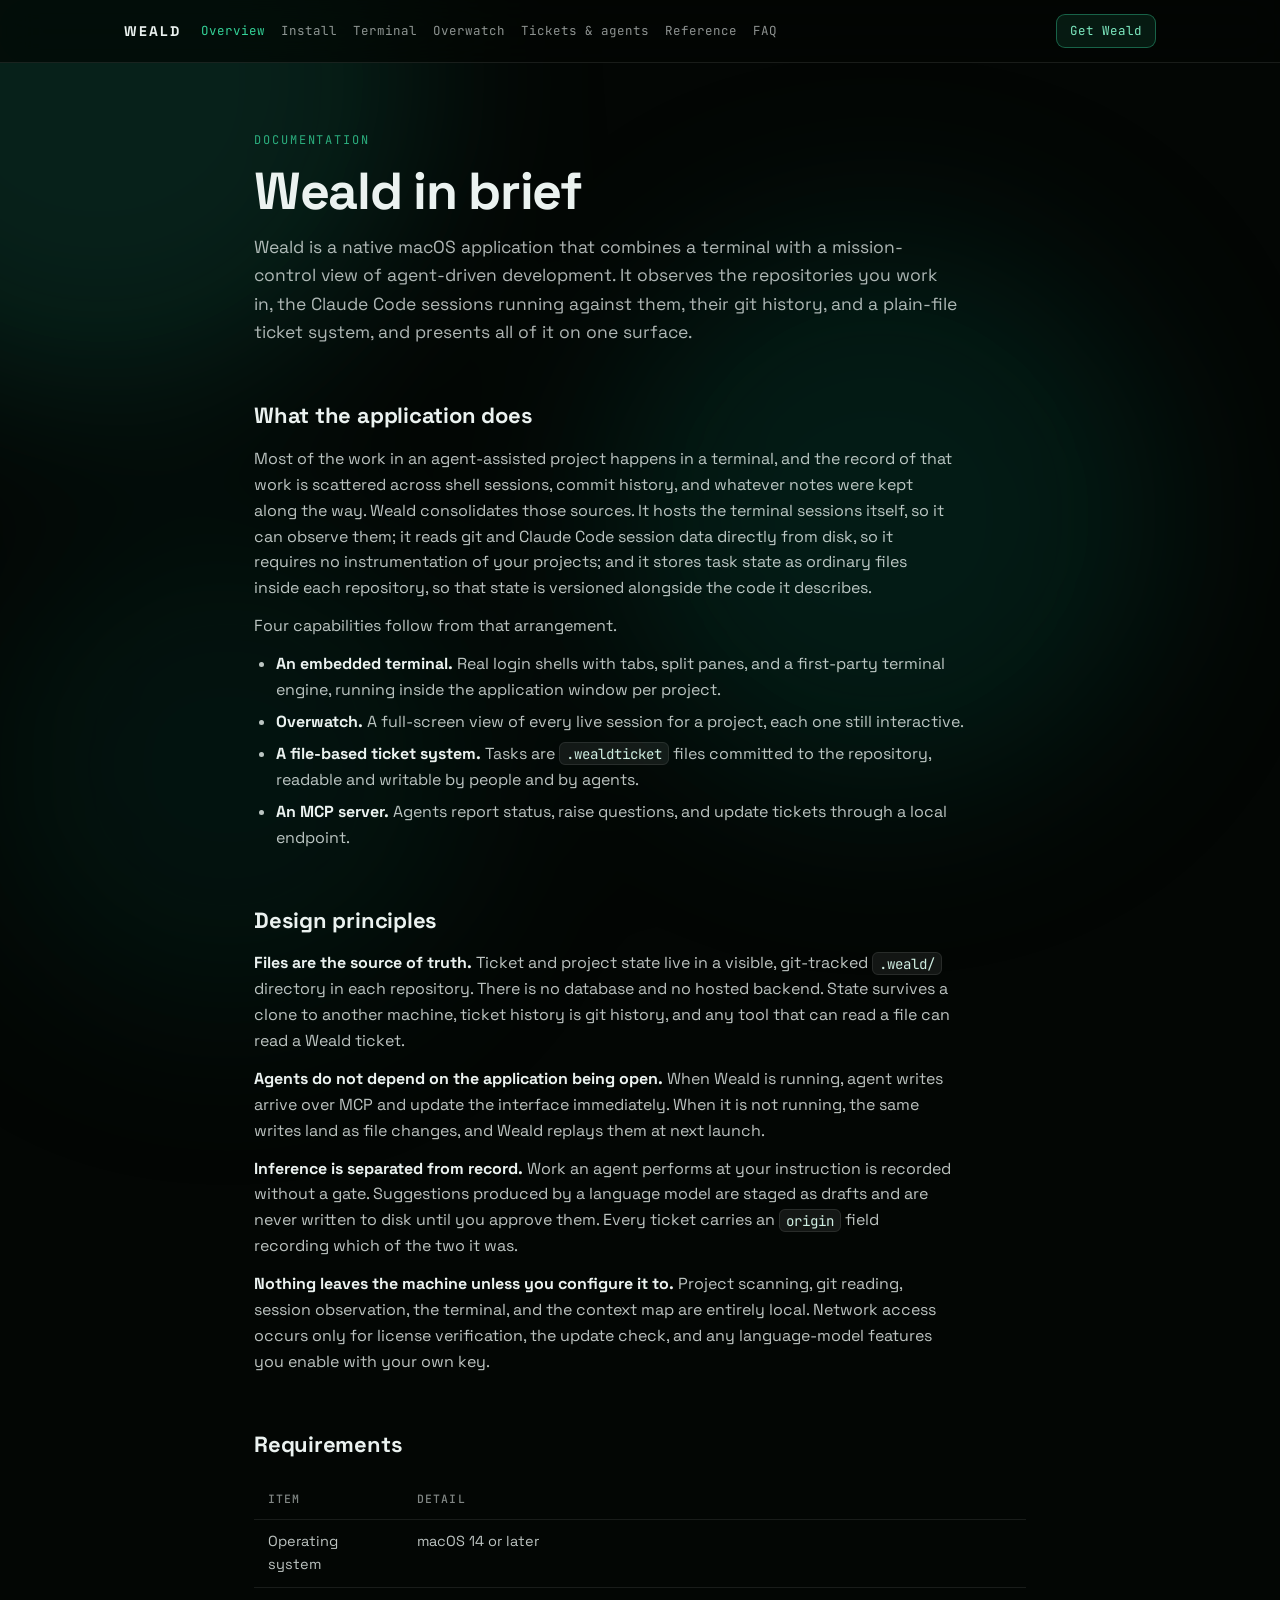
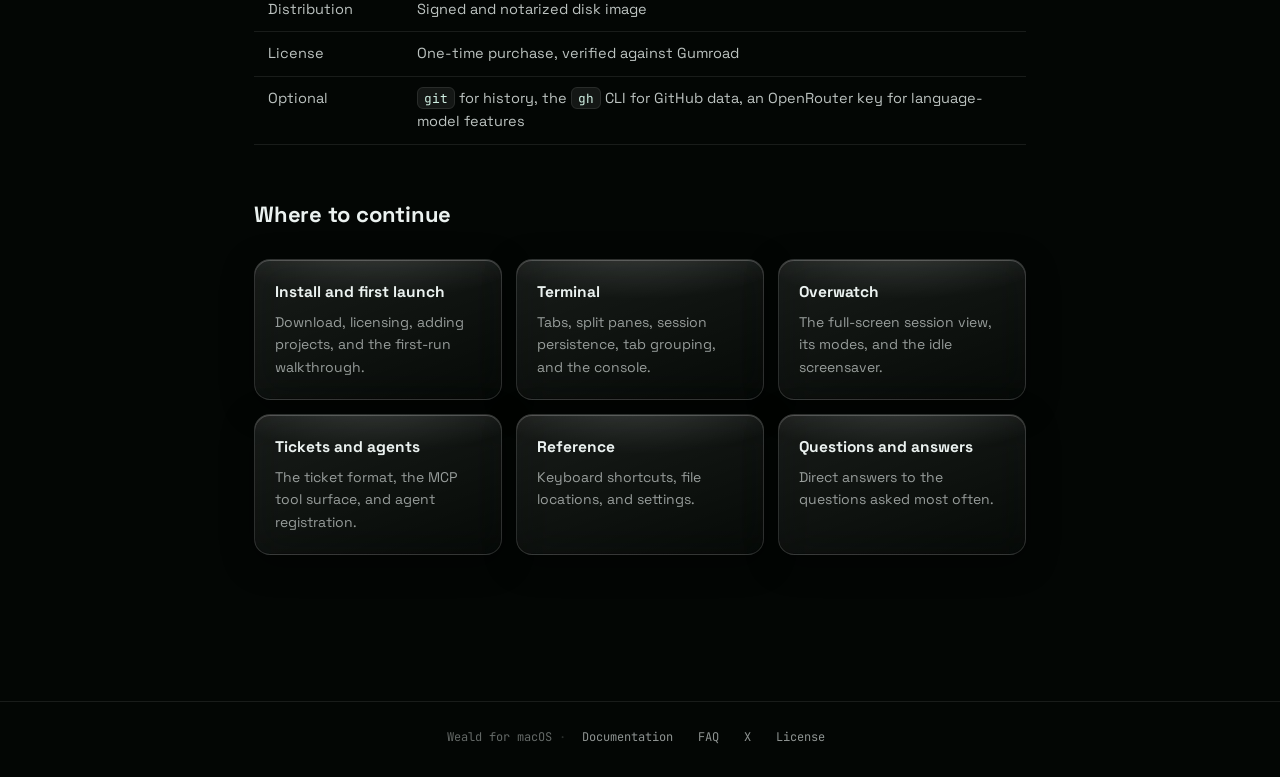
==== docs.html @ 27a4f6f3 "Add knowledge base pages (docs, install, terminal, overwatch, tickets, reference, FAQ) Co-Authored-B" ====
<!DOCTYPE html>
<html lang="en">
<head>
<meta charset="utf-8">
<meta name="viewport" content="width=device-width, initial-scale=1, viewport-fit=cover">
<meta name="theme-color" content="#030604">
<title>Weald Documentation</title>
<meta name="description" content="What Weald is, how it works, and where to begin.">
<link rel="preconnect" href="https://fonts.googleapis.com">
<link rel="preconnect" href="https://fonts.gstatic.com" crossorigin>
<link href="https://fonts.googleapis.com/css2?family=Space+Grotesk:wght@500;700&family=JetBrains+Mono:wght@500&display=swap" rel="stylesheet">
<link rel="stylesheet" href="docs.css">
</head>
<body>
<div class="field"><span class="blob b1"></span><span class="blob b2"></span><span class="blob b3"></span></div>
<header class="bar"><div class="bar-in">
  <a class="brand" href="index.html">WEALD</a>
  <nav>
    <a href="docs.html" class="on">Overview</a>
    <a href="install.html" class="">Install</a>
    <a href="terminal.html" class="">Terminal</a>
    <a href="overwatch.html" class="">Overwatch</a>
    <a href="tickets.html" class="">Tickets &amp; agents</a>
    <a href="reference.html" class="">Reference</a>
    <a href="faq.html" class="">FAQ</a>
  </nav>
  <a class="get" href="https://wealdapp.gumroad.com/l/ftxdxa">Get Weald</a>
</div></header>
<main class="wrap">
<p class="eyebrow">Documentation</p>
<h1 class="page">Weald in brief</h1>
<p class="lede">Weald is a native macOS application that combines a terminal with a mission-control view of agent-driven development. It observes the repositories you work in, the Claude Code sessions running against them, their git history, and a plain-file ticket system, and presents all of it on one surface.</p>

<h2 id="what">What the application does</h2>
<p>Most of the work in an agent-assisted project happens in a terminal, and the record of that work is scattered across shell sessions, commit history, and whatever notes were kept along the way. Weald consolidates those sources. It hosts the terminal sessions itself, so it can observe them; it reads git and Claude Code session data directly from disk, so it requires no instrumentation of your projects; and it stores task state as ordinary files inside each repository, so that state is versioned alongside the code it describes.</p>
<p>Four capabilities follow from that arrangement.</p>
<ul>
  <li><strong>An embedded terminal.</strong> Real login shells with tabs, split panes, and a first-party terminal engine, running inside the application window per project.</li>
  <li><strong>Overwatch.</strong> A full-screen view of every live session for a project, each one still interactive.</li>
  <li><strong>A file-based ticket system.</strong> Tasks are <code>.wealdticket</code> files committed to the repository, readable and writable by people and by agents.</li>
  <li><strong>An MCP server.</strong> Agents report status, raise questions, and update tickets through a local endpoint.</li>
</ul>

<h2 id="principles">Design principles</h2>
<p><strong>Files are the source of truth.</strong> Ticket and project state live in a visible, git-tracked <code>.weald/</code> directory in each repository. There is no database and no hosted backend. State survives a clone to another machine, ticket history is git history, and any tool that can read a file can read a Weald ticket.</p>
<p><strong>Agents do not depend on the application being open.</strong> When Weald is running, agent writes arrive over MCP and update the interface immediately. When it is not running, the same writes land as file changes, and Weald replays them at next launch.</p>
<p><strong>Inference is separated from record.</strong> Work an agent performs at your instruction is recorded without a gate. Suggestions produced by a language model are staged as drafts and are never written to disk until you approve them. Every ticket carries an <code>origin</code> field recording which of the two it was.</p>
<p><strong>Nothing leaves the machine unless you configure it to.</strong> Project scanning, git reading, session observation, the terminal, and the context map are entirely local. Network access occurs only for license verification, the update check, and any language-model features you enable with your own key.</p>

<h2 id="requirements">Requirements</h2>
<table>
  <tr><th>Item</th><th>Detail</th></tr>
  <tr><td>Operating system</td><td>macOS 14 or later</td></tr>
  <tr><td>Distribution</td><td>Signed and notarized disk image</td></tr>
  <tr><td>License</td><td>One-time purchase, verified against Gumroad</td></tr>
  <tr><td>Optional</td><td><code>git</code> for history, the <code>gh</code> CLI for GitHub data, an OpenRouter key for language-model features</td></tr>
</table>

<h2 id="where">Where to continue</h2>
<div class="cards">
  <a class="card glass" href="install.html"><h4>Install and first launch</h4><p>Download, licensing, adding projects, and the first-run walkthrough.</p></a>
  <a class="card glass" href="terminal.html"><h4>Terminal</h4><p>Tabs, split panes, session persistence, tab grouping, and the console.</p></a>
  <a class="card glass" href="overwatch.html"><h4>Overwatch</h4><p>The full-screen session view, its modes, and the idle screensaver.</p></a>
  <a class="card glass" href="tickets.html"><h4>Tickets and agents</h4><p>The ticket format, the MCP tool surface, and agent registration.</p></a>
  <a class="card glass" href="reference.html"><h4>Reference</h4><p>Keyboard shortcuts, file locations, and settings.</p></a>
  <a class="card glass" href="faq.html"><h4>Questions and answers</h4><p>Direct answers to the questions asked most often.</p></a>
</div>
</main>
<footer>
  Weald for macOS
  <span style="opacity:.4">·</span>
  <a href="docs.html">Documentation</a>
  <a href="faq.html">FAQ</a>
  <a href="https://x.com/weald_app" target="_blank" rel="noopener">X</a>
  <a href="https://wealdapp.gumroad.com/l/ftxdxa">License</a>
</footer>
</body>
</html>
---- docs.css ----
*{margin:0;padding:0;box-sizing:border-box}
html{background:#030604;scroll-behavior:smooth}
body{
  color:#EBF2F0;background:#030604;
  font-family:'Space Grotesk',system-ui,sans-serif;
  min-height:100vh;-webkit-font-smoothing:antialiased;
  line-height:1.62;position:relative}

.field{position:fixed;inset:-30%;width:calc(100vw + 60%);height:calc(100dvh + 60%);
  z-index:0;filter:blur(90px) saturate(1.15);pointer-events:none}
.blob{position:absolute;border-radius:50%;opacity:.2;mix-blend-mode:screen}
.b1{width:50vw;height:50vw;background:#1F8A70;top:2%;left:8%;animation:drift1 26s ease-in-out infinite}
.b2{width:44vw;height:44vw;background:#0E6B57;top:35%;left:48%;animation:drift2 32s ease-in-out infinite}
.b3{width:38vw;height:38vw;background:#0A4A3C;top:55%;left:18%;animation:drift3 38s ease-in-out infinite}
@keyframes drift1{50%{transform:translate(14vw,10vh) scale(1.15)}}
@keyframes drift2{50%{transform:translate(-16vw,-8vh) scale(.9)}}
@keyframes drift3{50%{transform:translate(10vw,-12vh) scale(1.1)}}

.glass{position:relative;isolation:isolate;
  background:linear-gradient(160deg,rgba(255,255,255,.09),rgba(255,255,255,.02));
  backdrop-filter:blur(18px) saturate(1.6);-webkit-backdrop-filter:blur(18px) saturate(1.6);
  border:1px solid rgba(255,255,255,.14);border-radius:16px;
  box-shadow:0 8px 32px rgba(0,0,0,.45),inset 0 1px 0 rgba(255,255,255,.22),inset 0 -1px 0 rgba(0,0,0,.25)}
.glass::before{content:"";position:absolute;inset:0;border-radius:inherit;pointer-events:none;z-index:-1;
  background:radial-gradient(120% 80% at 50% -20%,rgba(255,255,255,.18),transparent 60%)}

/* top bar */
.bar{position:sticky;top:0;z-index:5;backdrop-filter:blur(20px) saturate(1.4);
  -webkit-backdrop-filter:blur(20px) saturate(1.4);
  background:rgba(3,6,4,.72);border-bottom:1px solid rgba(255,255,255,.09)}
.bar-in{max-width:1080px;margin:0 auto;padding:14px 24px;display:flex;align-items:center;gap:20px;flex-wrap:wrap}
.brand{font-weight:700;letter-spacing:.14em;font-size:14px;color:#EBF2F0;text-decoration:none}
.bar nav{display:flex;gap:16px;flex-wrap:wrap;font-family:'JetBrains Mono',ui-monospace,monospace;font-size:12.5px}
.bar nav a{color:rgba(235,242,240,.6);text-decoration:none;transition:color .18s}
.bar nav a:hover{color:#EBF2F0}
.bar nav a.on{color:#34D399}
.bar .get{margin-left:auto;font-family:'JetBrains Mono',ui-monospace,monospace;font-size:12.5px;
  color:#7DE9C0;text-decoration:none;border:1px solid rgba(52,211,153,.4);border-radius:9px;padding:6px 13px;
  background:rgba(52,211,153,.1);transition:.18s}
.bar .get:hover{background:rgba(52,211,153,.2);border-color:rgba(52,211,153,.7)}

.wrap{position:relative;z-index:1;max-width:820px;margin:0 auto;padding:56px 24px 120px}
.eyebrow{font-family:'JetBrains Mono',ui-monospace,monospace;font-size:12px;letter-spacing:.16em;
  text-transform:uppercase;color:rgba(52,211,153,.8)}
h1.page{font-size:clamp(34px,6vw,52px);font-weight:700;letter-spacing:-.025em;line-height:1.08;margin:12px 0 14px}
.lede{font-size:17.5px;color:rgba(235,242,240,.74);max-width:64ch}
h2{font-size:22px;font-weight:700;letter-spacing:-.01em;margin:52px 0 12px;scroll-margin-top:80px}
h3{font-size:16px;font-weight:700;margin:28px 0 8px;color:rgba(235,242,240,.94)}
p{margin:12px 0;color:rgba(235,242,240,.8);max-width:70ch}
ul,ol{margin:12px 0 12px 22px;color:rgba(235,242,240,.8);max-width:70ch}
li{margin:6px 0}
a{color:#7DE9C0}
strong{color:#EBF2F0;font-weight:700}
code{font-family:'JetBrains Mono',ui-monospace,monospace;font-size:.88em;
  background:rgba(255,255,255,.07);border:1px solid rgba(255,255,255,.09);
  border-radius:6px;padding:1.5px 6px;color:#CFEFE2}
pre{margin:16px 0;padding:16px 18px;overflow-x:auto;border-radius:14px;
  background:rgba(255,255,255,.045);border:1px solid rgba(255,255,255,.1)}
pre code{background:none;border:0;padding:0;font-size:13px;line-height:1.65;color:#D8EFE6;white-space:pre}

table{width:100%;border-collapse:collapse;margin:18px 0;font-size:14.5px;display:block;overflow-x:auto}
th,td{text-align:left;padding:10px 14px;border-bottom:1px solid rgba(255,255,255,.09);vertical-align:top}
th{font-family:'JetBrains Mono',ui-monospace,monospace;font-size:11.5px;letter-spacing:.09em;
  text-transform:uppercase;color:rgba(235,242,240,.55);font-weight:500}
td{color:rgba(235,242,240,.8)}
td code{white-space:nowrap}

.cards{display:grid;grid-template-columns:repeat(auto-fit,minmax(240px,1fr));gap:14px;margin:26px 0}
.card{display:block;padding:20px;text-decoration:none;color:inherit;
  transition:transform .25s cubic-bezier(.2,.8,.2,1),border-color .25s}
.card:hover{transform:translateY(-2px);border-color:rgba(52,211,153,.45)}
.card h4{font-size:15.5px;font-weight:700;margin-bottom:6px}
.card p{font-size:14px;margin:0;color:rgba(235,242,240,.62)}

.note{padding:16px 18px;margin:22px 0;border-radius:14px;font-size:14.5px;
  background:rgba(52,211,153,.07);border:1px solid rgba(52,211,153,.24);color:rgba(235,242,240,.84)}
.note p{margin:0;color:inherit}

.qa{margin:26px 0}
.qa details{border-bottom:1px solid rgba(255,255,255,.09);padding:2px 0}
.qa summary{cursor:pointer;list-style:none;padding:16px 2px;font-weight:700;font-size:16px;
  display:flex;gap:12px;align-items:flex-start;transition:color .18s}
.qa summary::-webkit-details-marker{display:none}
.qa summary::before{content:"+";font-family:'JetBrains Mono',ui-monospace,monospace;
  color:#34D399;flex-shrink:0;line-height:1.5}
.qa details[open] summary::before{content:"−"}
.qa summary:hover{color:#7DE9C0}
.qa .a{padding:0 2px 18px 26px}
.qa .a p{margin:0 0 10px}

footer{position:relative;z-index:1;border-top:1px solid rgba(255,255,255,.09);
  padding:26px 24px calc(30px + env(safe-area-inset-bottom));text-align:center;
  font-family:'JetBrains Mono',ui-monospace,monospace;font-size:12px;color:rgba(235,242,240,.42)}
footer a{color:rgba(235,242,240,.6);text-decoration:none;margin:0 9px}
footer a:hover{color:#7DE9C0}
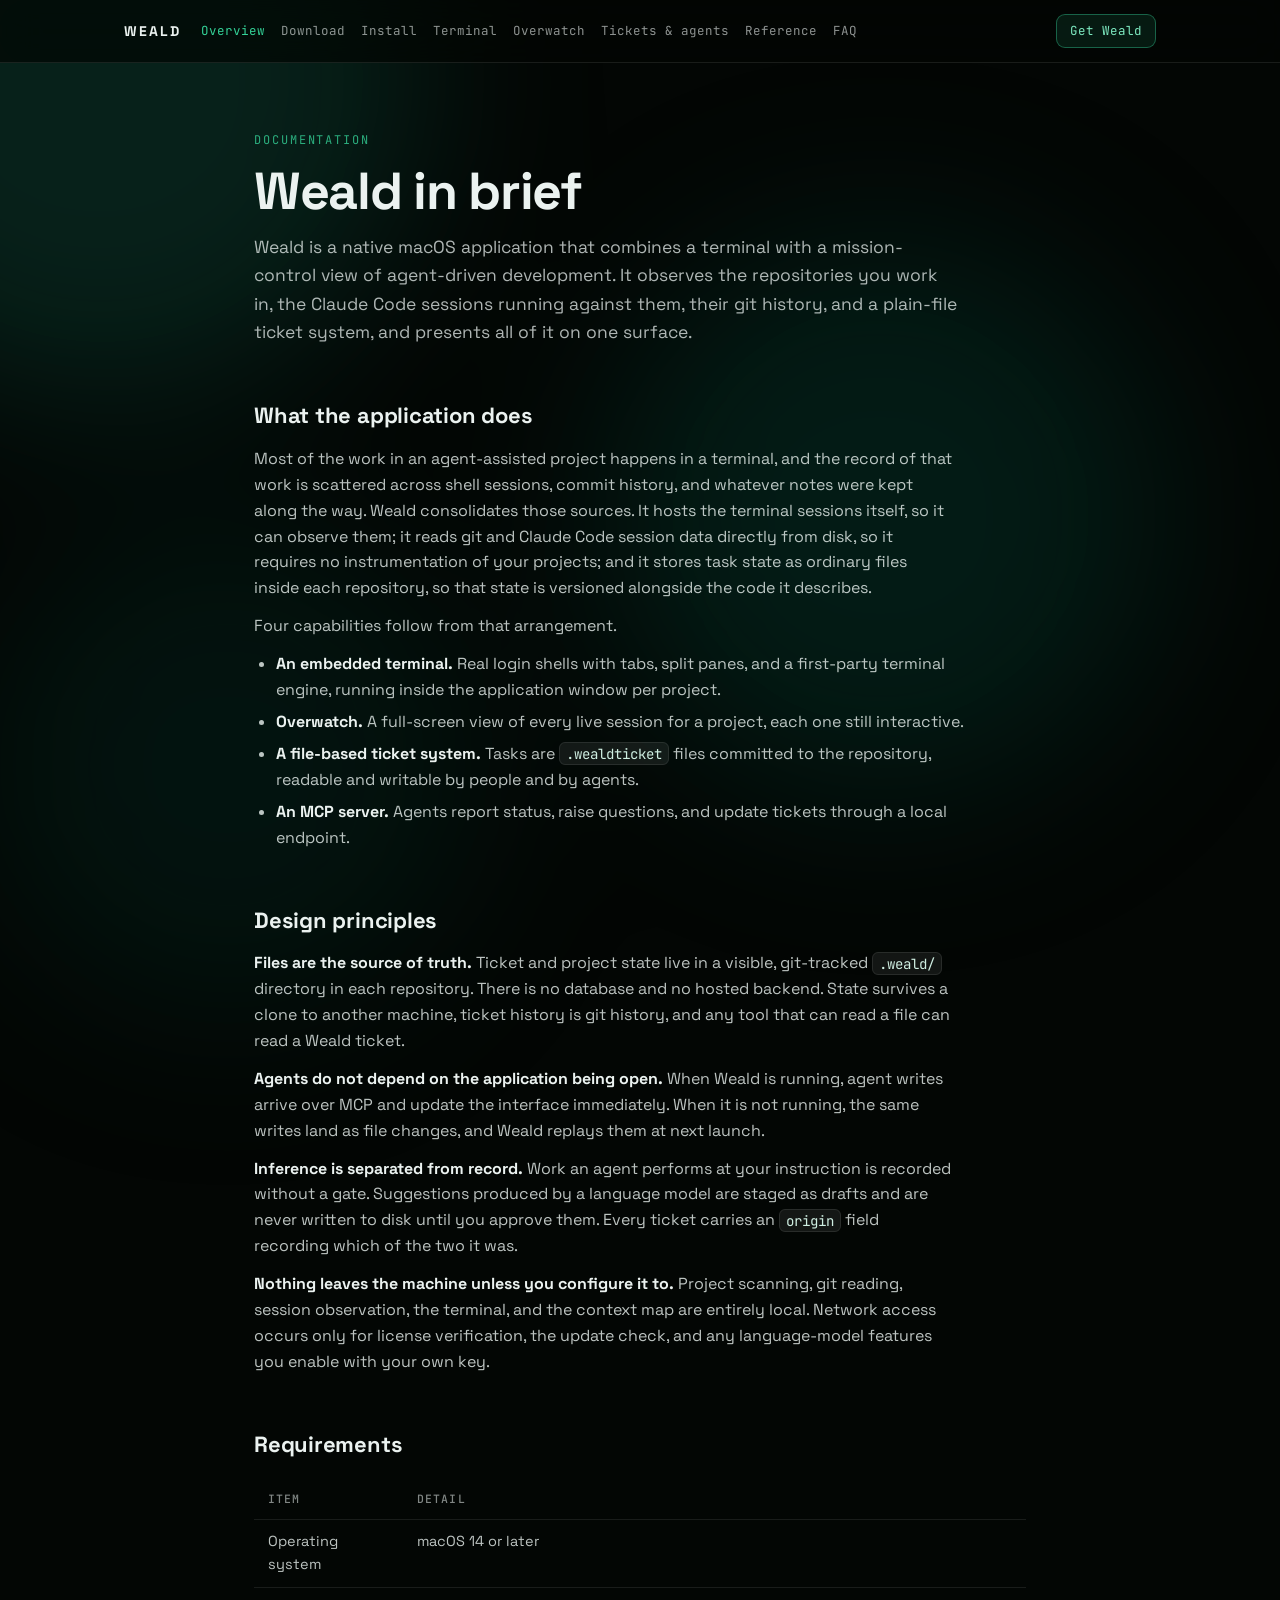
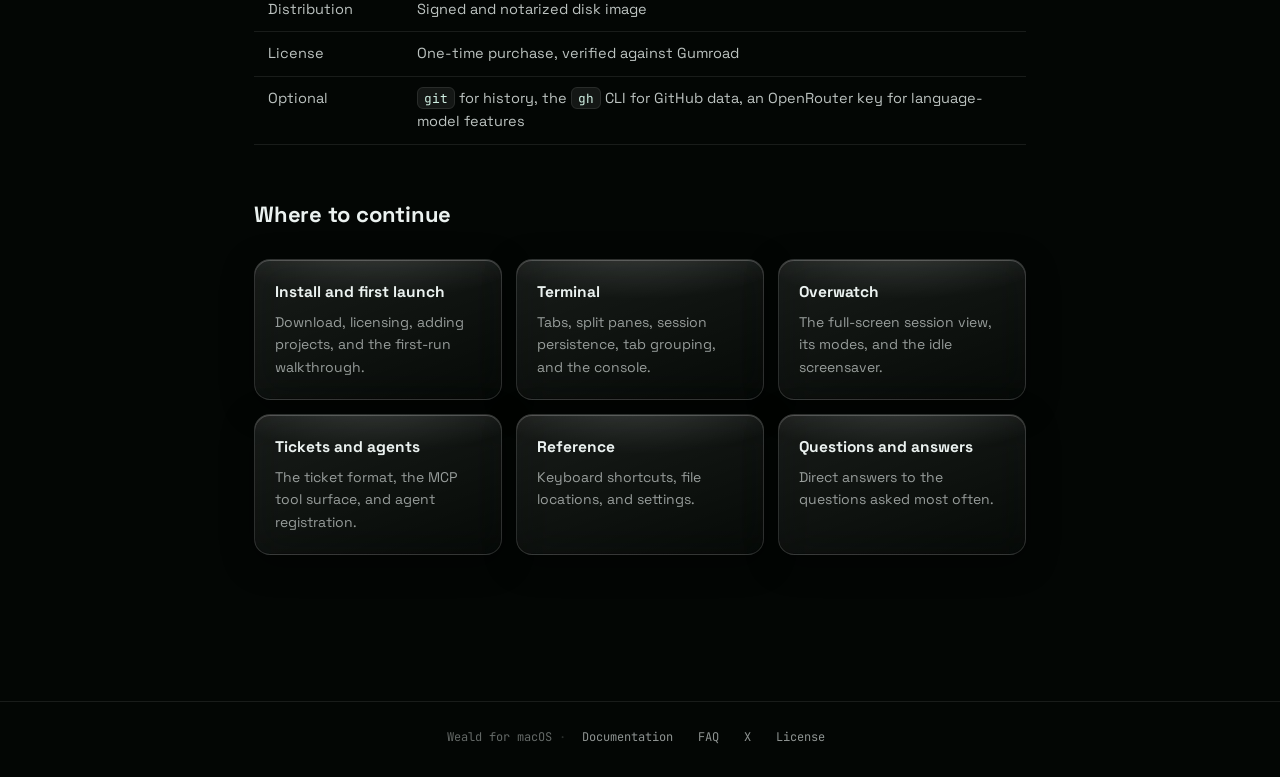
==== commit cf1a31cc: "Downloads page that reads the latest GitHub release Every build is now a GitHub release on the Weald" ====
--- a/docs.html
+++ b/docs.html
@@ -17,6 +17,7 @@
   <a class="brand" href="index.html">WEALD</a>
   <nav>
     <a href="docs.html" class="on">Overview</a>
+    <a href="download.html" class="">Download</a>
     <a href="install.html" class="">Install</a>
     <a href="terminal.html" class="">Terminal</a>
     <a href="overwatch.html" class="">Overwatch</a>
